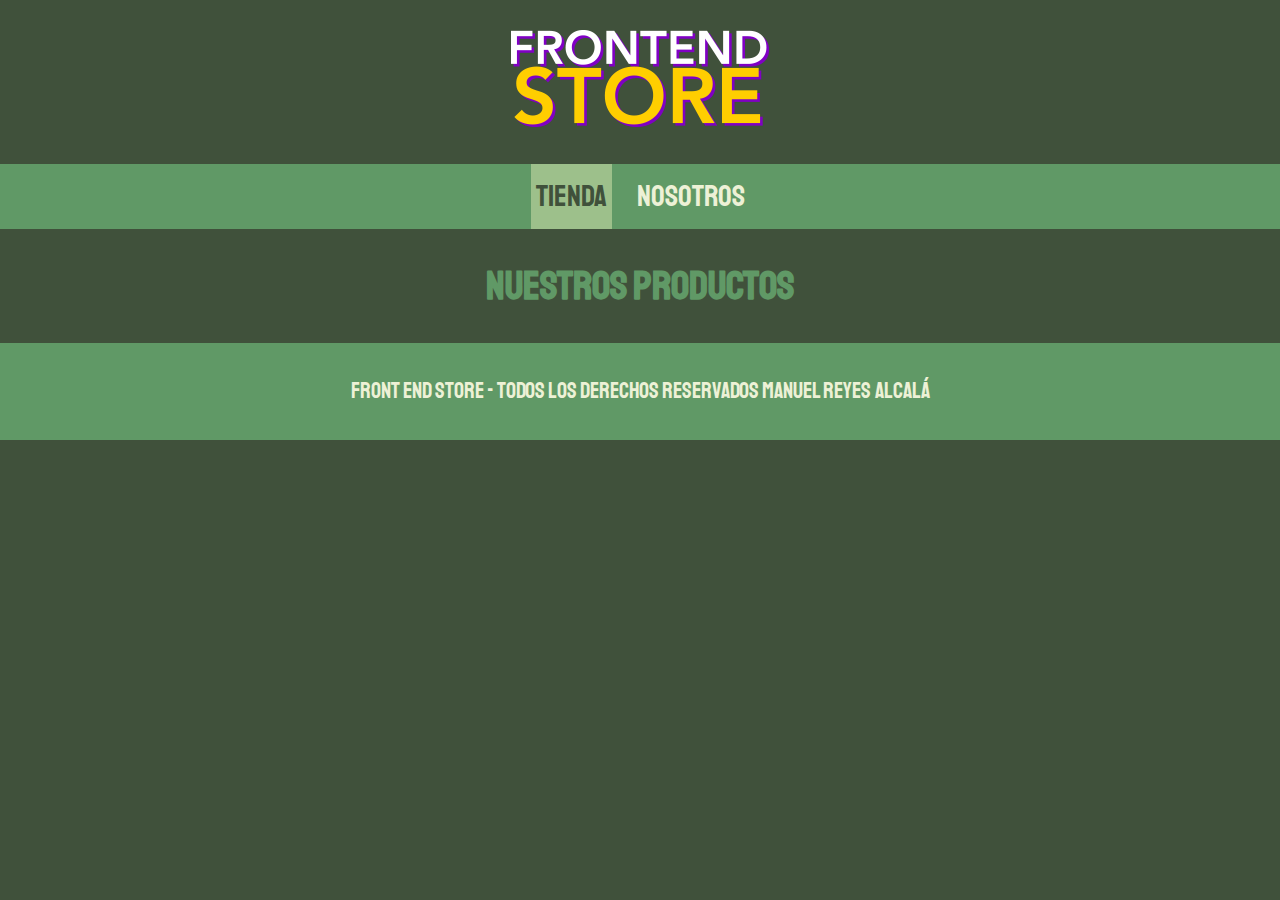
==== index.html @ c1d8dee5 "Inicio" ====
<!-- Programa hecho por Manuel Reyes Alcalá -->
<!-- Tienda en linea -->

<!DOCTYPE html>
<html lang="es">
    <head>
        <meta charset="UTF-8">
        <meta http-equiv="X-UA-Compatible" content="IE=edge">
        <meta name="viewport" content="width=device-width, initial-scale=1.0">
        <link rel="stylesheet" href="css/normalize.css">
        <link rel="preconnect" href="https://fonts.googleapis.com">
        <link rel="preconnect" href="https://fonts.gstatic.com" crossorigin>
        <link href="https://fonts.googleapis.com/css2?family=Staatliches&display=swap" rel="stylesheet">
        <link rel="stylesheet" href="css/styles.css">
        <title>Tienda en linea</title>
    </head>
    <body>
        <header class="header">
            <a href="index.html">
                <img class="header__logo"src="img/logo.png" alt="Logotipo">
            </a>
        </header>
        <nav class="navegacion">
            <a class="navegacion__enlace navegacion__enlace--activo" href="index.html">Tienda</a>
            <a class="navegacion__enlace" href="nosotros.html">Nosotros</a>
        </nav>
        <main class="contenedor">
            <h1>Nuestros productos</h1>
        </main>
        <footer class="footer">
            <p class="footer__texto">
                Front end store - Todos los derechos reservados Manuel Reyes Alcalá
            </p>
        </footer>
    </body>
</html>
---- css/styles.css ----
/* estilos hechos por Manuel Reyes Alcalá */



/* principales de la hoja de estilos */
:root {
    --primario: #40513B;
    --secundario: #609966;
    --terciario: #9DC08B;
    --claro: #EDF1D6;

    --fuente: 'Staatliches', cursive;
}


/* Elementos globales */

html {
    box-sizing: border-box; /* Arregla el box sizing */
    /* Elementos globales para los estilos */
    font-size: 62.5%; /* 1 rem = 10px */
}

*, *:before, *:after {
    box-sizing: inherit;
}

/**  Globales  **/

body {
    background-color: var(--primario);
    font-size: 1.6rem;
    line-height: 1.5;
}

p{
    font-size: 1.8rem;
    font-family: Arial, Helvetica, sans-serif;
    color: var(--claro);
}

a{
    text-decoration: none;
}

img {
    max-width: 100%;
}

.contenedor {
    max-width: 120rem;
    margin: 0 auto;
}

h1,h2,h3{
    text-align: center;
    color: var(--secundario);
    font-family: var(--fuente);
}

h1{
    font-size: 4rem;
}

h2{
    font-size: 3.2rem;
}

h3{
    font-size: 2.4rem;
}

/** header **/

.header{
    display: flex;
    justify-content: center;
}

.header__logo {
    margin: 3rem 0;
}

/** navegacion **/

.navegacion {
    background-color: var(--secundario);
    display: flex;
    justify-content: center;
    gap: 2rem;
}

.navegacion__enlace {
    font-family: var(--fuente);
    color: var(--claro);
    font-size: 3rem;
    padding: 1rem .5rem;
}

.navegacion__enlace--activo,
.navegacion__enlace:hover{
    background-color: var(--terciario);
    color: var(--primario);
}

/** Footer **/

.footer {
    background-color: #609966;
    padding: 1rem 0;
    margin-top: 2rem;
}

.footer__texto{
    font-family: var(--fuente);
    text-align: center;
    font-size: 2.2rem;
}
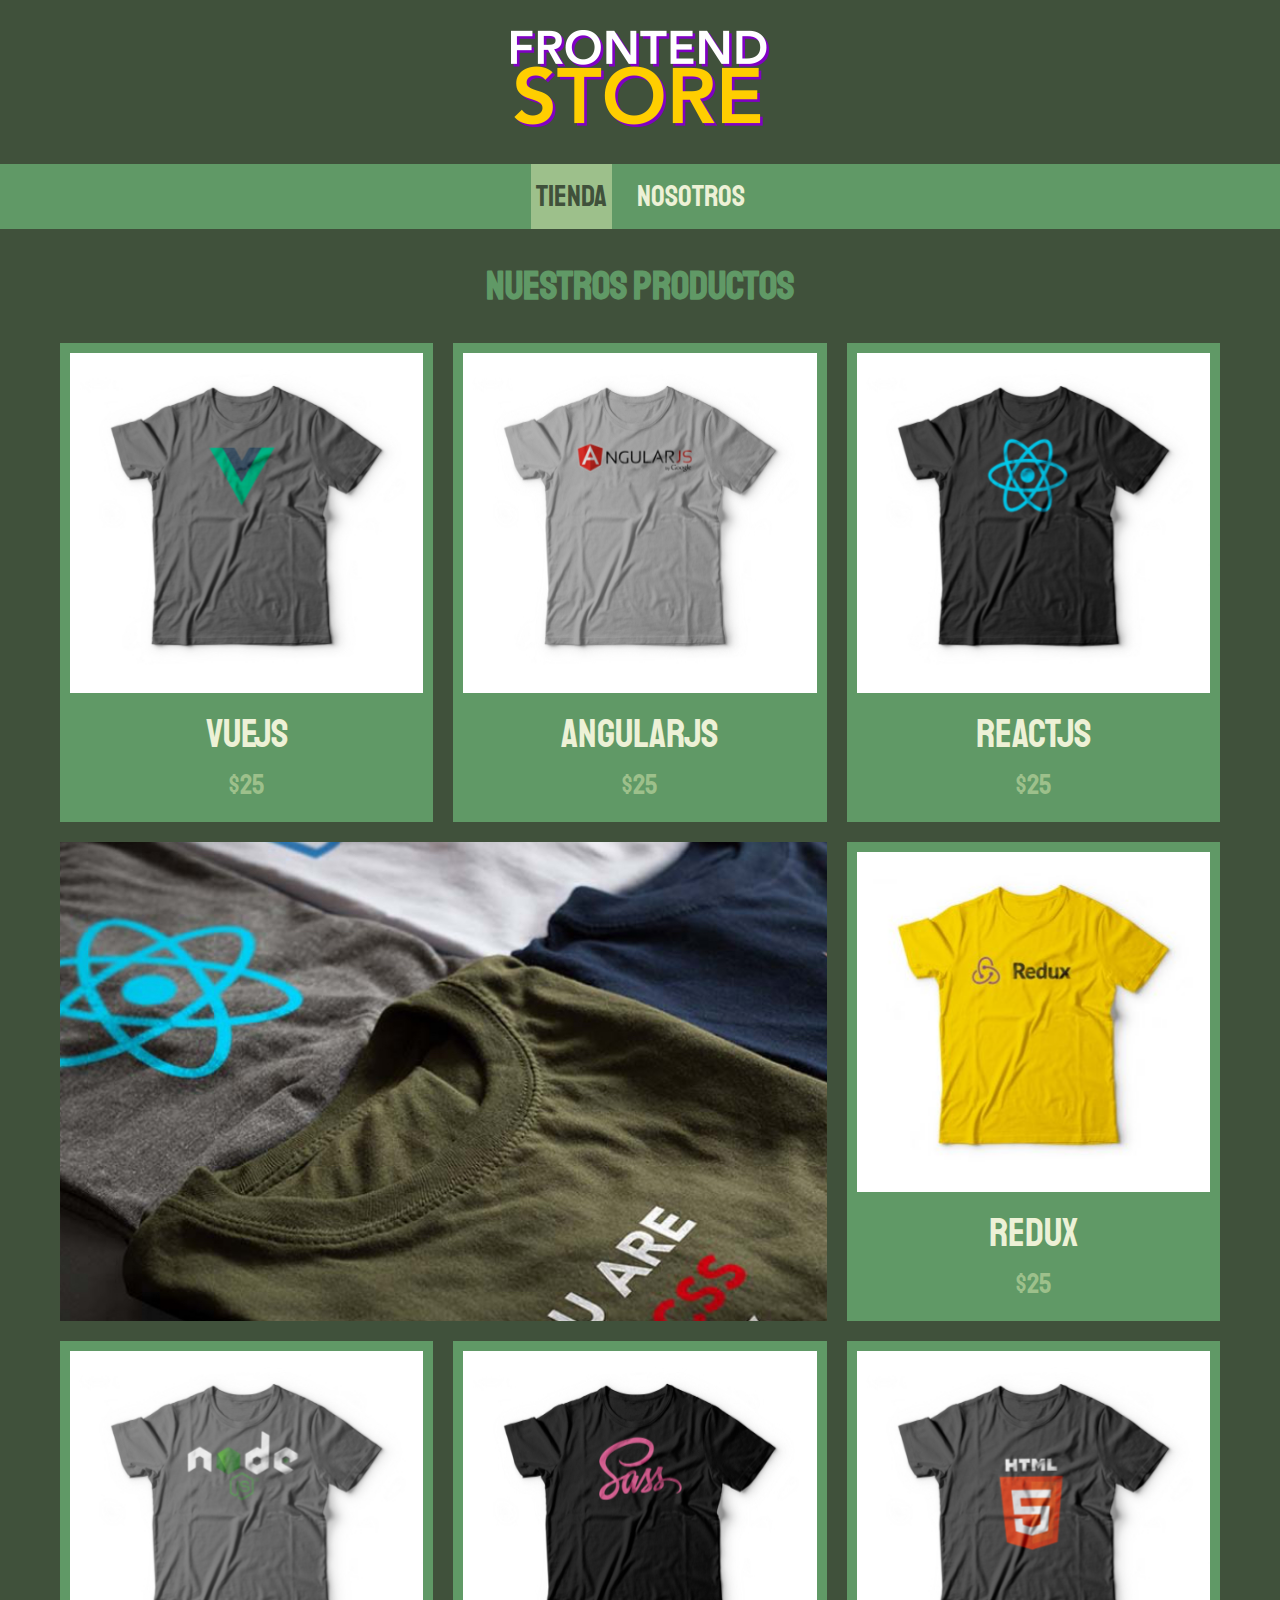
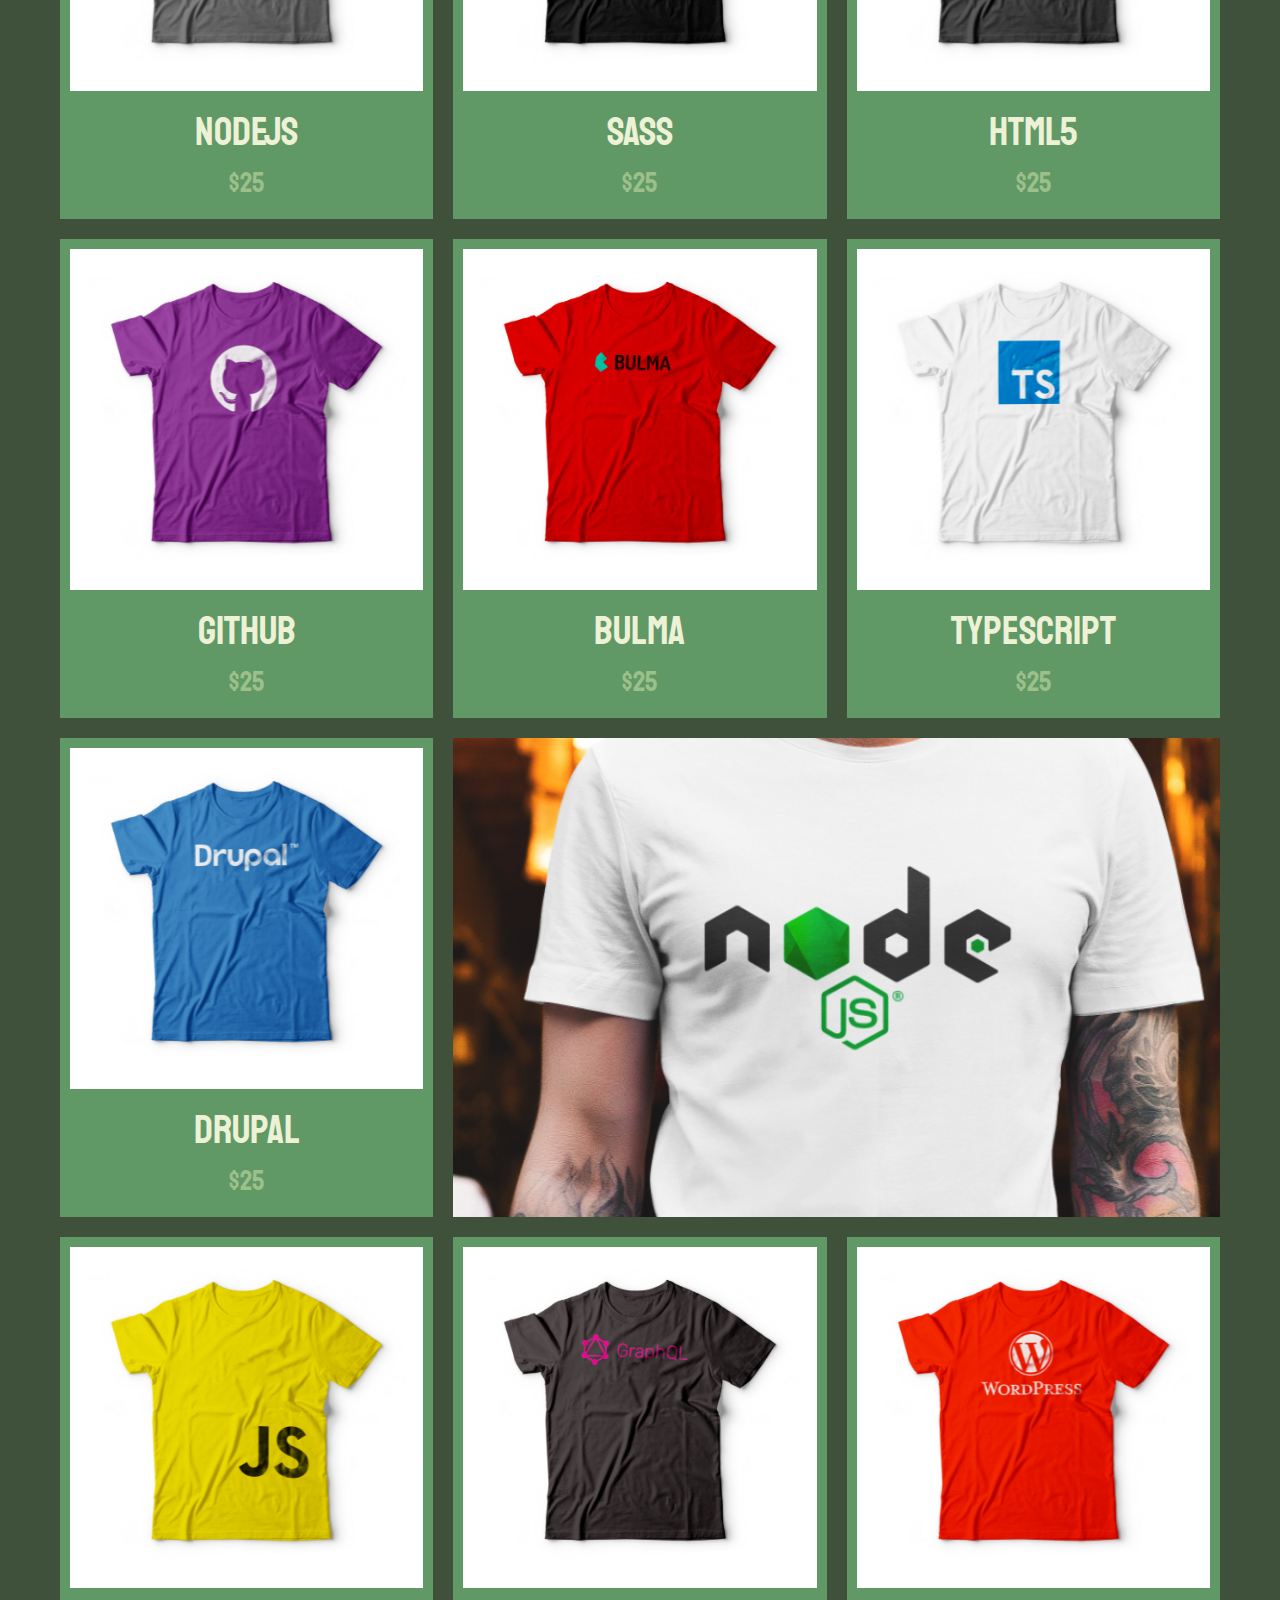
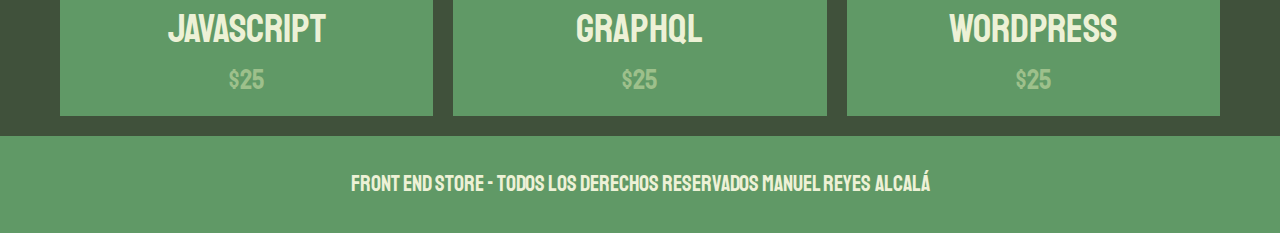
==== commit 2dae7552: "Adiciones:     -Se agregaron los productos con precios y nombres,      se acomodaron con grid y se a" ====
--- a/index.html
+++ b/index.html
@@ -26,6 +26,122 @@
         </nav>
         <main class="contenedor">
             <h1>Nuestros productos</h1>
+            <div class="grid">
+                <div class="producto"> <!-- producto -->
+                    <a href="producto.html"></a>
+                        <img class="producto__imagen" src="img/1.jpg" alt="imagen camisa">
+                        <div class="producto__informacion">
+                            <p class="producto__nombre">VueJs</p>
+                            <p class="producto__precio">$25</p>
+                        </div>
+                </div>                 <!-- fin de producto -->
+                <div class="producto"> <!-- producto -->
+                    <a href="producto.html"></a>
+                        <img class="producto__imagen" src="img/2.jpg" alt="imagen camisa">
+                        <div class="producto__informacion">
+                            <p class="producto__nombre">AngularJs</p>
+                            <p class="producto__precio">$25</p>
+                        </div>
+                </div>                 <!-- fin de producto -->
+                <div class="producto"> <!-- producto -->
+                    <a href="producto.html"></a>
+                        <img class="producto__imagen" src="img/3.jpg" alt="imagen camisa">
+                        <div class="producto__informacion">
+                            <p class="producto__nombre">ReactJs</p>
+                            <p class="producto__precio">$25</p>
+                        </div>
+                </div>                 <!-- fin de producto -->
+                <div class="producto"> <!-- producto -->
+                    <a href="producto.html"></a>
+                        <img class="producto__imagen" src="img/4.jpg" alt="imagen camisa">
+                        <div class="producto__informacion">
+                            <p class="producto__nombre">Redux</p>
+                            <p class="producto__precio">$25</p>
+                        </div>
+                </div>                 <!-- fin de producto -->
+                <div class="producto"> <!-- producto -->
+                    <a href="producto.html"></a>
+                        <img class="producto__imagen" src="img/5.jpg" alt="imagen camisa">
+                        <div class="producto__informacion">
+                            <p class="producto__nombre">NodeJs</p>
+                            <p class="producto__precio">$25</p>
+                        </div>
+                </div>                 <!-- fin de producto -->
+                <div class="producto"> <!-- producto -->
+                    <a href="producto.html"></a>
+                        <img class="producto__imagen" src="img/6.jpg" alt="imagen camisa">
+                        <div class="producto__informacion">
+                            <p class="producto__nombre">Sass</p>
+                            <p class="producto__precio">$25</p>
+                        </div>
+                </div>                 <!-- fin de producto -->
+                <div class="producto"> <!-- producto -->
+                    <a href="producto.html"></a>
+                        <img class="producto__imagen" src="img/7.jpg" alt="imagen camisa">
+                        <div class="producto__informacion">
+                            <p class="producto__nombre">HTML5</p>
+                            <p class="producto__precio">$25</p>
+                        </div>
+                </div>                 <!-- fin de producto -->
+                <div class="producto"> <!-- producto -->
+                    <a href="producto.html"></a>
+                        <img class="producto__imagen" src="img/8.jpg" alt="imagen camisa">
+                        <div class="producto__informacion">
+                            <p class="producto__nombre">GitHub</p>
+                            <p class="producto__precio">$25</p>
+                        </div>
+                </div>                 <!-- fin de producto -->
+                <div class="producto"> <!-- producto -->
+                    <a href="producto.html"></a>
+                        <img class="producto__imagen" src="img/9.jpg" alt="imagen camisa">
+                        <div class="producto__informacion">
+                            <p class="producto__nombre">Bulma</p>
+                            <p class="producto__precio">$25</p>
+                        </div>
+                </div>                 <!-- fin de producto -->
+                <div class="producto"> <!-- producto -->
+                    <a href="producto.html"></a>
+                        <img class="producto__imagen" src="img/10.jpg" alt="imagen camisa">
+                        <div class="producto__informacion">
+                            <p class="producto__nombre">TypeScript</p>
+                            <p class="producto__precio">$25</p>
+                        </div>
+                </div>                 <!-- fin de producto -->
+                <div class="producto"> <!-- producto -->
+                    <a href="producto.html"></a>
+                        <img class="producto__imagen" src="img/11.jpg" alt="imagen camisa">
+                        <div class="producto__informacion">
+                            <p class="producto__nombre">Drupal</p>
+                            <p class="producto__precio">$25</p>
+                        </div>
+                </div>                 <!-- fin de producto -->
+                <div class="producto"> <!-- producto -->
+                    <a href="producto.html"></a>
+                        <img class="producto__imagen" src="img/12.jpg" alt="imagen camisa">
+                        <div class="producto__informacion">
+                            <p class="producto__nombre">JavaScript</p>
+                            <p class="producto__precio">$25</p>
+                        </div>
+                </div>                 <!-- fin de producto -->
+                <div class="producto"> <!-- producto -->
+                    <a href="producto.html"></a>
+                        <img class="producto__imagen" src="img/13.jpg" alt="imagen camisa">
+                        <div class="producto__informacion">
+                            <p class="producto__nombre">GraphQL</p>
+                            <p class="producto__precio">$25</p>
+                        </div>
+                </div>                 <!-- fin de producto -->
+                <div class="producto"> <!-- producto -->
+                    <a href="producto.html"></a>
+                        <img class="producto__imagen" src="img/14.jpg" alt="imagen camisa">
+                        <div class="producto__informacion">
+                            <p class="producto__nombre">WordPress</p>
+                            <p class="producto__precio">$25</p>
+                        </div>
+                </div>                 <!-- fin de producto -->
+                <div class="grafico grafico--camisas"></div>
+                <div class="grafico grafico--node"></div>
+            </div>
         </main>
         <footer class="footer">
             <p class="footer__texto">
--- a/css/styles.css
+++ b/css/styles.css
@@ -115,4 +115,75 @@
     font-family: var(--fuente);
     text-align: center;
     font-size: 2.2rem;
-}+}
+
+/** Grid **/
+
+.grid{
+
+    margin: 2rem;
+    display: grid;
+    grid-template-columns: repeat(2,1fr);
+    gap: 2rem;
+
+}
+
+@media(min-width: 768px){
+    .grid{
+        grid-template-columns: repeat(3,1fr);
+    }
+}
+/** Productos **/
+
+.producto{
+    background-color: var(--secundario);
+    padding: 1rem;
+}
+
+.producto__imagen{
+    width: 100%;
+}
+
+.producto__nombre{
+    font-size: 4rem;
+}
+
+.producto__precio{
+    font-size: 2.8rem;
+    color:var(--terciario)
+}
+
+.producto__nombre,
+.producto__precio{
+    font-family: var(--fuente);
+    margin: 1rem 0;
+    text-align: center;
+    line-height: 1.2;
+}
+
+/** Graficos **/
+
+.grafico{
+    min-height: 30rem;
+    background-size: cover;
+}
+.grafico--camisas{
+    grid-row: 2 / 3;
+    grid-column: 1 / 3;
+    background-image: url(../img/grafico1.jpg);
+}
+
+.grafico--node{
+    background-image: url(../img/grafico2.jpg);
+    grid-column: 1/3;
+    grid-row: 8/9;
+}
+@media(min-width: 768px){
+    .grafico--node{
+        grid-row: 5 / 6;
+        grid-column: 2 / 4;
+    }
+}
+
+/** nosotros **/
+
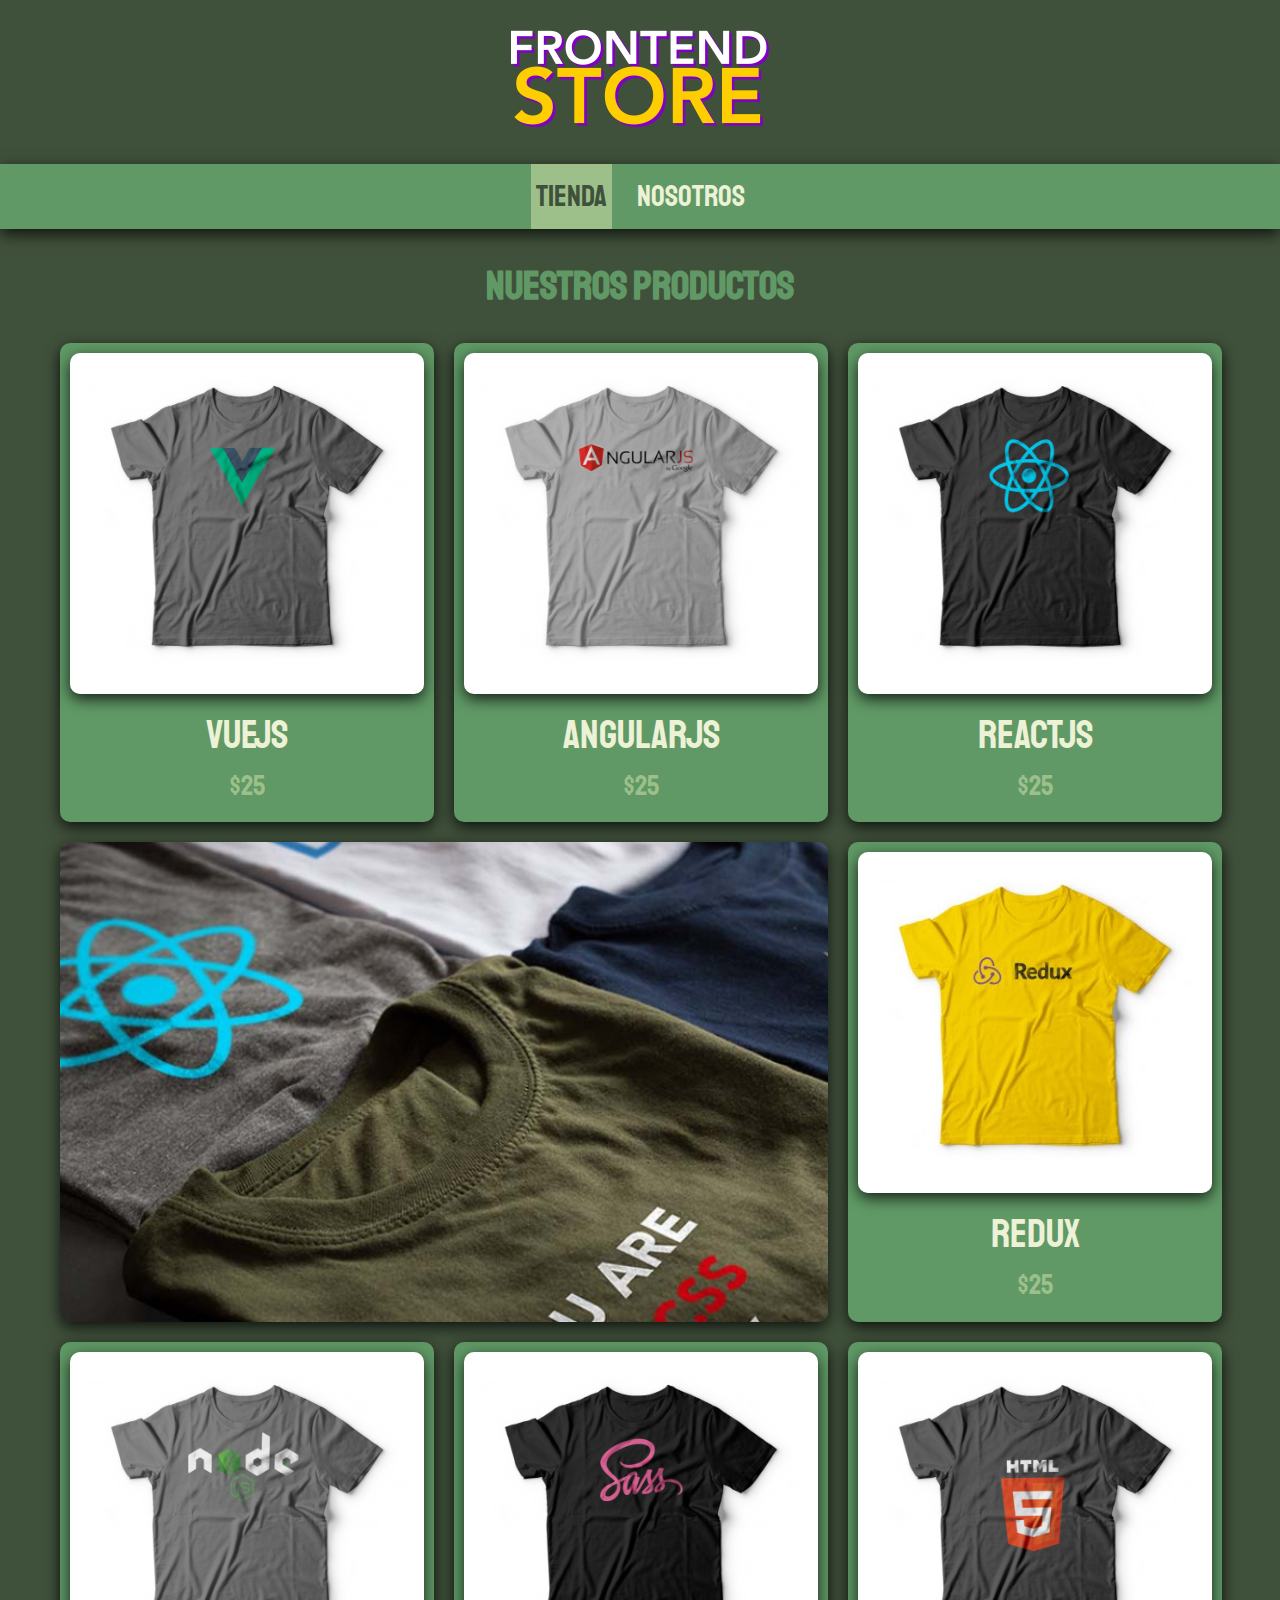
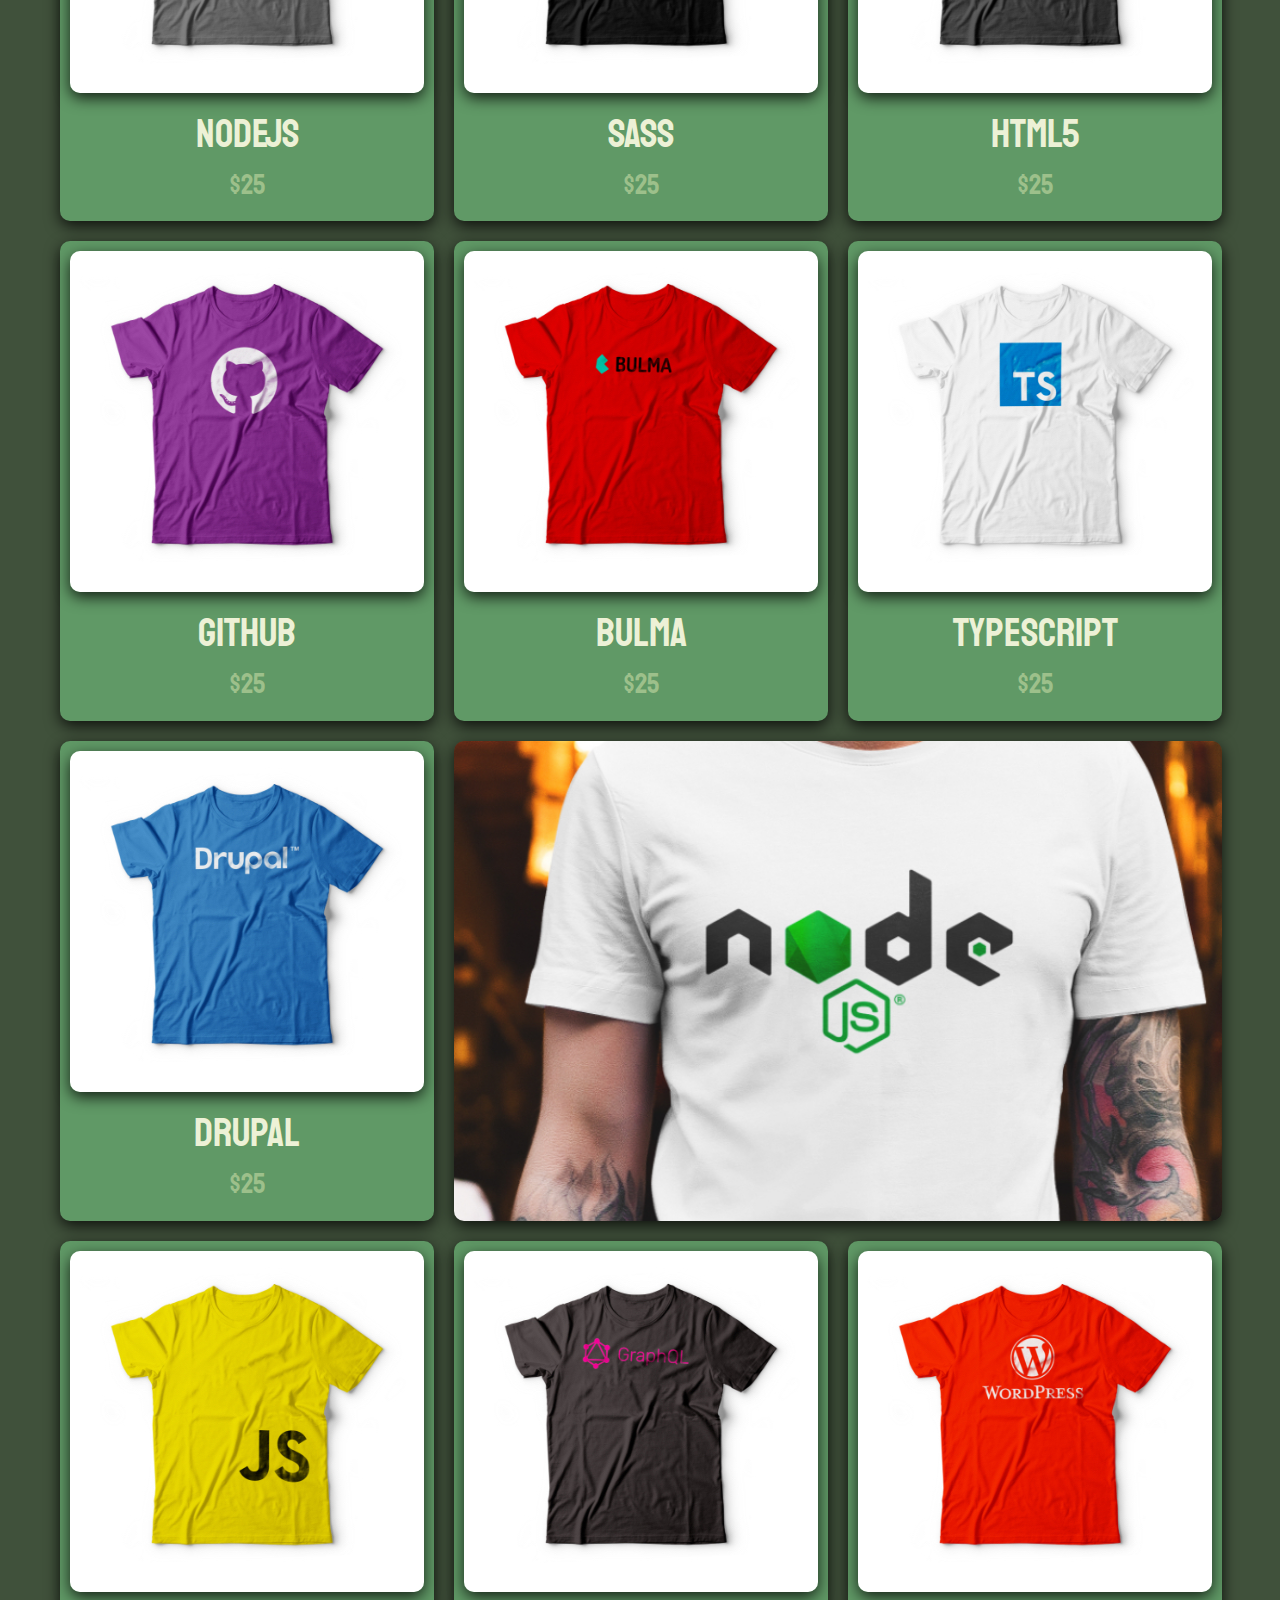
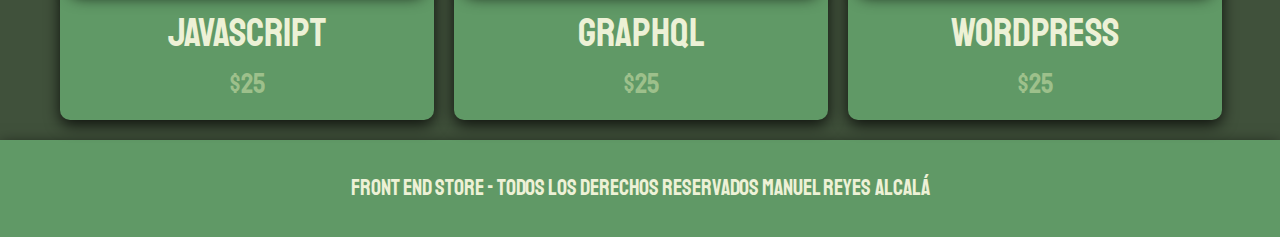
==== commit be874d95: "Se terminó la pag" ====
--- a/index.html
+++ b/index.html
@@ -28,116 +28,130 @@
             <h1>Nuestros productos</h1>
             <div class="grid">
                 <div class="producto"> <!-- producto -->
-                    <a href="producto.html"></a>
+                    <a href="producto.html">
                         <img class="producto__imagen" src="img/1.jpg" alt="imagen camisa">
                         <div class="producto__informacion">
                             <p class="producto__nombre">VueJs</p>
                             <p class="producto__precio">$25</p>
                         </div>
+                    </a>
                 </div>                 <!-- fin de producto -->
                 <div class="producto"> <!-- producto -->
-                    <a href="producto.html"></a>
+                    <a href="producto.html">
                         <img class="producto__imagen" src="img/2.jpg" alt="imagen camisa">
                         <div class="producto__informacion">
                             <p class="producto__nombre">AngularJs</p>
                             <p class="producto__precio">$25</p>
                         </div>
+                    </a>
                 </div>                 <!-- fin de producto -->
                 <div class="producto"> <!-- producto -->
-                    <a href="producto.html"></a>
+                    <a href="producto.html">
                         <img class="producto__imagen" src="img/3.jpg" alt="imagen camisa">
                         <div class="producto__informacion">
                             <p class="producto__nombre">ReactJs</p>
                             <p class="producto__precio">$25</p>
                         </div>
+                    </a>
                 </div>                 <!-- fin de producto -->
                 <div class="producto"> <!-- producto -->
-                    <a href="producto.html"></a>
+                    <a href="producto.html">
                         <img class="producto__imagen" src="img/4.jpg" alt="imagen camisa">
                         <div class="producto__informacion">
                             <p class="producto__nombre">Redux</p>
                             <p class="producto__precio">$25</p>
                         </div>
+                    </a>
                 </div>                 <!-- fin de producto -->
                 <div class="producto"> <!-- producto -->
-                    <a href="producto.html"></a>
+                    <a href="producto.html">
                         <img class="producto__imagen" src="img/5.jpg" alt="imagen camisa">
                         <div class="producto__informacion">
                             <p class="producto__nombre">NodeJs</p>
                             <p class="producto__precio">$25</p>
                         </div>
+                    </a>
                 </div>                 <!-- fin de producto -->
                 <div class="producto"> <!-- producto -->
-                    <a href="producto.html"></a>
+                    <a href="producto.html">
                         <img class="producto__imagen" src="img/6.jpg" alt="imagen camisa">
                         <div class="producto__informacion">
                             <p class="producto__nombre">Sass</p>
                             <p class="producto__precio">$25</p>
                         </div>
+                    </a>
                 </div>                 <!-- fin de producto -->
                 <div class="producto"> <!-- producto -->
-                    <a href="producto.html"></a>
+                    <a href="producto.html">
                         <img class="producto__imagen" src="img/7.jpg" alt="imagen camisa">
                         <div class="producto__informacion">
                             <p class="producto__nombre">HTML5</p>
                             <p class="producto__precio">$25</p>
                         </div>
+                    </a>
                 </div>                 <!-- fin de producto -->
                 <div class="producto"> <!-- producto -->
-                    <a href="producto.html"></a>
+                    <a href="producto.html">
                         <img class="producto__imagen" src="img/8.jpg" alt="imagen camisa">
                         <div class="producto__informacion">
                             <p class="producto__nombre">GitHub</p>
                             <p class="producto__precio">$25</p>
                         </div>
+                    </a>
                 </div>                 <!-- fin de producto -->
                 <div class="producto"> <!-- producto -->
-                    <a href="producto.html"></a>
+                    <a href="producto.html">
                         <img class="producto__imagen" src="img/9.jpg" alt="imagen camisa">
                         <div class="producto__informacion">
                             <p class="producto__nombre">Bulma</p>
                             <p class="producto__precio">$25</p>
                         </div>
+                    </a>
                 </div>                 <!-- fin de producto -->
                 <div class="producto"> <!-- producto -->
-                    <a href="producto.html"></a>
+                    <a href="producto.html">
                         <img class="producto__imagen" src="img/10.jpg" alt="imagen camisa">
                         <div class="producto__informacion">
                             <p class="producto__nombre">TypeScript</p>
                             <p class="producto__precio">$25</p>
                         </div>
+                    </a>
                 </div>                 <!-- fin de producto -->
                 <div class="producto"> <!-- producto -->
-                    <a href="producto.html"></a>
+                    <a href="producto.html">
                         <img class="producto__imagen" src="img/11.jpg" alt="imagen camisa">
                         <div class="producto__informacion">
                             <p class="producto__nombre">Drupal</p>
                             <p class="producto__precio">$25</p>
                         </div>
+                    </a>
                 </div>                 <!-- fin de producto -->
                 <div class="producto"> <!-- producto -->
-                    <a href="producto.html"></a>
+                    <a href="producto.html">
                         <img class="producto__imagen" src="img/12.jpg" alt="imagen camisa">
                         <div class="producto__informacion">
                             <p class="producto__nombre">JavaScript</p>
                             <p class="producto__precio">$25</p>
                         </div>
+                    </a>
                 </div>                 <!-- fin de producto -->
                 <div class="producto"> <!-- producto -->
-                    <a href="producto.html"></a>
+                    <a href="producto.html">
                         <img class="producto__imagen" src="img/13.jpg" alt="imagen camisa">
                         <div class="producto__informacion">
                             <p class="producto__nombre">GraphQL</p>
                             <p class="producto__precio">$25</p>
                         </div>
+                    </a>
                 </div>                 <!-- fin de producto -->
                 <div class="producto"> <!-- producto -->
-                    <a href="producto.html"></a>
+                    <a href="producto.html">
                         <img class="producto__imagen" src="img/14.jpg" alt="imagen camisa">
                         <div class="producto__informacion">
                             <p class="producto__nombre">WordPress</p>
                             <p class="producto__precio">$25</p>
                         </div>
+                    </a>
                 </div>                 <!-- fin de producto -->
                 <div class="grafico grafico--camisas"></div>
                 <div class="grafico grafico--node"></div>
--- a/css/styles.css
+++ b/css/styles.css
@@ -12,7 +12,6 @@
     --fuente: 'Staatliches', cursive;
 }
 
-
 /* Elementos globales */
 
 html {
@@ -44,7 +43,7 @@
 }
 
 img {
-    max-width: 100%;
+    width: auto;
 }
 
 .contenedor {
@@ -88,6 +87,10 @@
     display: flex;
     justify-content: center;
     gap: 2rem;
+
+    -webkit-box-shadow: 0px 5px 15px 0px rgba(0,0,0,0.79);
+    -moz-box-shadow: 0px 5px 15px 0px rgba(0,0,0,0.79);
+    box-shadow: 0px 5px 15px 0px rgba(0,0,0,0.79);
 }
 
 .navegacion__enlace {
@@ -109,6 +112,10 @@
     background-color: #609966;
     padding: 1rem 0;
     margin-top: 2rem;
+
+    -webkit-box-shadow: 0px 5px 15px 0px rgba(0,0,0,0.79);
+    -moz-box-shadow: 0px 5px 15px 0px rgba(0,0,0,0.79);
+    box-shadow: 0px 5px 15px 0px rgba(0,0,0,0.79);
 }
 
 .footer__texto{
@@ -138,10 +145,19 @@
 .producto{
     background-color: var(--secundario);
     padding: 1rem;
+    border-radius: 1rem;
+
+    -webkit-box-shadow: 0px 5px 15px 0px rgba(0,0,0,0.79);
+    -moz-box-shadow: 0px 5px 15px 0px rgba(0,0,0,0.79);
+    box-shadow: 0px 5px 15px 0px rgba(0,0,0,0.79);
 }
 
 .producto__imagen{
-    width: 100%;
+    border-radius: 1rem;
+
+    -webkit-box-shadow: 0px 5px 15px 0px rgba(0,0,0,0.79);
+    -moz-box-shadow: 0px 5px 15px 0px rgba(0,0,0,0.79);
+    box-shadow: 0px 5px 15px 0px rgba(0,0,0,0.79);
 }
 
 .producto__nombre{
@@ -166,6 +182,11 @@
 .grafico{
     min-height: 30rem;
     background-size: cover;
+    border-radius: 1rem;
+
+    -webkit-box-shadow: 0px 5px 15px 0px rgba(0,0,0,0.79);
+    -moz-box-shadow: 0px 5px 15px 0px rgba(0,0,0,0.79);
+    box-shadow: 0px 5px 15px 0px rgba(0,0,0,0.79);
 }
 .grafico--camisas{
     grid-row: 2 / 3;
@@ -187,3 +208,146 @@
 
 /** nosotros **/
 
+.nosotros{
+    display: grid;
+    grid-template-rows: repeat(2,1fr);
+    margin: 2rem;
+}
+
+@media(min-width: 768px){
+    .nosotros{
+        display: grid;
+        grid-template-columns: repeat(2,1fr);
+        grid-template-rows: repeat(1,1fr);
+        column-gap: 2rem;
+    }
+}
+
+.nosotros__imagen{
+    grid-row: 1/2;
+    border-radius: 1rem;
+    -webkit-box-shadow: 0px 5px 15px 0px rgba(0,0,0,0.79);
+    -moz-box-shadow: 0px 5px 15px 0px rgba(0,0,0,0.79);
+    box-shadow: 0px 5px 15px 0px rgba(0,0,0,0.79);
+}
+
+@media(min-width: 768px){
+    .nosotros__imagen{
+        grid-column: 2/3;
+    }
+}
+
+.bloques{
+    display: grid;
+    grid-template-columns: repeat(2,1fr);
+    gap: 2rem;
+}
+
+@media(min-width: 768px){
+    .bloques{
+        grid-template-columns: repeat(4,1fr);
+    }
+}
+
+.bloque{
+    text-align: center;
+}
+
+.bloque__titulo{
+    margin: 0;
+}
+ 
+
+/** pagina Producto **/
+
+.camisa{
+    text-align: center;
+}
+.camisa__imagen{
+    border-radius: .5rem;
+    -webkit-box-shadow: 0px 5px 15px 0px rgba(0,0,0,0.79);
+    -moz-box-shadow: 0px 5px 15px 0px rgba(0,0,0,0.79);
+    box-shadow: 0px 5px 15px 0px rgba(0,0,0,0.79);
+}
+
+@media(min-width: 768px){
+    .camisa{
+        display: grid;
+        grid-template-columns: repeat(2,1fr);
+        grid-template-rows: repeat(2,1fr);
+        column-gap: 2rem;
+    }
+    .camisa__imagen{
+        grid-row: 1/3;
+    }
+    .formulario{
+        grid-row: 2/3;
+    }  
+}
+
+
+
+.formulario{
+    display: grid;
+    grid-template-columns: repeat(2,1fr);
+    gap: 2rem;
+}
+
+.formulario__campo{
+ /* border-color: #609966;      Estas 3 lineas es lo mismo que
+    border-width: 1rem;
+    border-style: solid; */
+
+    border: 1rem solid var(--secundario); /* esta linea */
+    background-color: transparent;
+    color: var(--claro);
+    font-size: 2rem;
+    font-family: Arial, Helvetica, sans-serif;
+    padding: 1rem;
+    appearance: none;
+    text-align: center;
+
+    transition: background-color 1s ease;
+    
+    border-radius: .5rem;
+
+    -webkit-box-shadow: 0px 5px 15px 0px rgba(0,0,0,0.79);
+    -moz-box-shadow: 0px 5px 15px 0px rgba(0,0,0,0.79);
+    box-shadow: 0px 5px 15px 0px rgba(0,0,0,0.79);
+}
+
+.formulario__campo option{
+    background-color: var(--claro);
+    color: #40513B;
+}
+
+.formulario__campo:hover{
+    cursor: pointer;
+    background-color: var(--terciario);
+    color: black;
+}
+
+.formulario__submit{
+    background-color: var(--secundario);
+    color: var(--claro);
+    border: none;
+    font-size: 2rem;
+    font-family: var(--fuente);
+    padding: 2rem;
+    transition: background-color 1s ease;
+    transition: font-size 1s ease;
+
+    grid-column: 1/3;
+
+    border-radius: .5rem;
+
+    -webkit-box-shadow: 0px 5px 15px 0px rgba(0,0,0,0.79);
+    -moz-box-shadow: 0px 5px 15px 0px rgba(0,0,0,0.79);
+    box-shadow: 0px 5px 15px 0px rgba(0,0,0,0.79);
+}
+.formulario__submit:hover{
+    cursor:pointer;
+    background-color: var(--terciario);
+    color: black;
+    font-size: 2.2rem;
+}